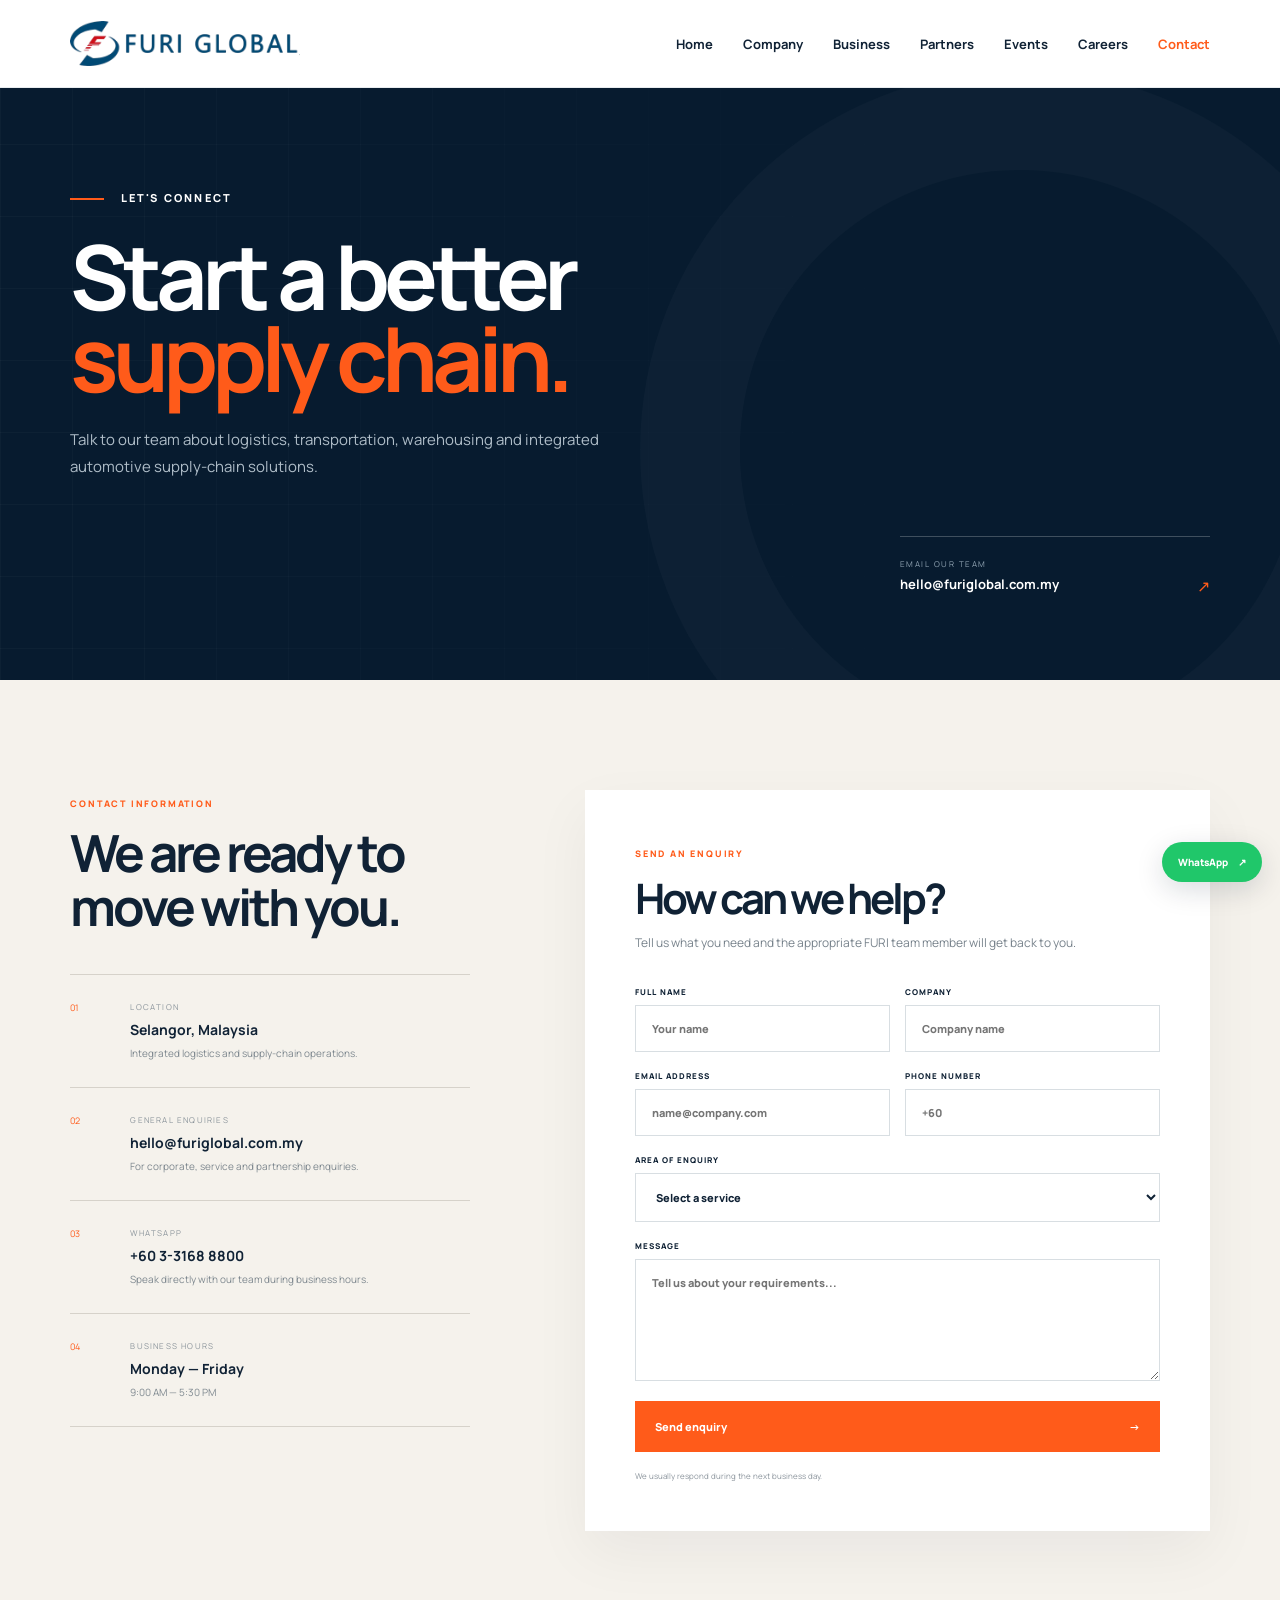
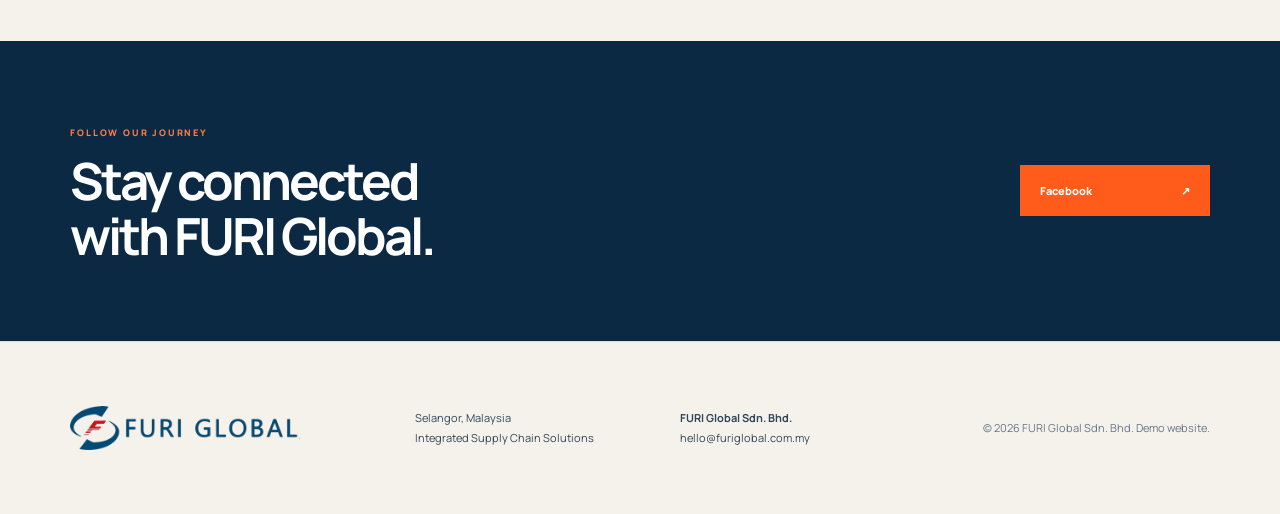
==== contact.html @ 6eb47b46 "Add partner directory and contact experience" ====
<!doctype html>
<html lang="en">
<head>
  <meta charset="utf-8">
  <meta name="viewport" content="width=device-width, initial-scale=1">
  <meta name="description" content="Contact FURI Global for integrated logistics and automotive supply-chain solutions.">
  <title>Contact Us | FURI Global</title>
  <link rel="icon" type="image/png" href="assets/brand/furi-favicon.png?v=2">
  <link rel="preconnect" href="https://fonts.googleapis.com">
  <link rel="preconnect" href="https://fonts.gstatic.com" crossorigin>
  <link href="https://fonts.googleapis.com/css2?family=Manrope:wght@400;500;600;700;800&amp;display=swap" rel="stylesheet">
  <link rel="stylesheet" href="logistics.css">
  <link rel="stylesheet" href="brand.css">
  <link rel="stylesheet" href="contact.css">
</head>
<body class="contact-page">
  <header class="site-header">
    <a class="brand brand-logo" href="index.html#home" aria-label="FURI Global home"><img src="assets/brand/furi-global-logo.png" alt="FURI Global"></a>
    <nav id="main-nav" aria-label="Main navigation">
      <a href="index.html#home">Home</a><a href="index.html#company">Company</a><a href="index.html#business">Business</a><a href="partners.html">Partners</a><a href="index.html#events">Events</a><a href="index.html#careers">Careers</a><a class="active" href="contact.html" aria-current="page">Contact</a>
    </nav>
    <button class="menu-toggle" type="button" aria-label="Open menu" aria-expanded="false">☰</button>
  </header>

  <main>
    <section class="contact-hero">
      <div class="contact-grid" aria-hidden="true"></div>
      <div class="contact-hero-copy"><span class="contact-eyebrow"><i></i> LET'S CONNECT</span><h1>Start a better<br><em>supply chain.</em></h1><p>Talk to our team about logistics, transportation, warehousing and integrated automotive supply-chain solutions.</p></div>
      <a class="hero-email" href="mailto:hello@furiglobal.com.my"><small>EMAIL OUR TEAM</small><strong>hello@furiglobal.com.my</strong><span>↗</span></a>
    </section>

    <section class="contact-main">
      <aside class="contact-details">
        <span class="section-label">CONTACT INFORMATION</span>
        <h2>We are ready to<br>move with you.</h2>
        <div class="detail-list">
          <article><span>01</span><div><small>LOCATION</small><strong>Selangor, Malaysia</strong><p>Integrated logistics and supply-chain operations.</p></div></article>
          <article><span>02</span><div><small>GENERAL ENQUIRIES</small><strong>hello@furiglobal.com.my</strong><p>For corporate, service and partnership enquiries.</p></div></article>
          <article><span>03</span><div><small>WHATSAPP</small><strong>+60 3-3168 8800</strong><p>Speak directly with our team during business hours.</p></div></article>
          <article><span>04</span><div><small>BUSINESS HOURS</small><strong>Monday — Friday</strong><p>9:00 AM — 5:30 PM</p></div></article>
        </div>
      </aside>

      <div class="enquiry-panel">
        <div class="form-heading"><span>SEND AN ENQUIRY</span><h2>How can we help?</h2><p>Tell us what you need and the appropriate FURI team member will get back to you.</p></div>
        <form id="contact-form" action="https://usebasin.com/f/17e001e5c155" method="POST" accept-charset="UTF-8">
          <input type="hidden" name="_subject" value="New enquiry from FURI Global website">
          <div class="contact-form-row"><label>Full name<input name="name" required autocomplete="name" placeholder="Your name"></label><label>Company<input name="company" autocomplete="organization" placeholder="Company name"></label></div>
          <div class="contact-form-row"><label>Email address<input name="email" type="email" required autocomplete="email" placeholder="name@company.com"></label><label>Phone number<input name="phone" type="tel" autocomplete="tel" placeholder="+60"></label></div>
          <label>Area of enquiry<select name="service" required><option value="">Select a service</option><option>Production Logistics</option><option>Packaging Logistics</option><option>Transportation</option><option>International Logistics</option><option>Supply Chain Integration</option><option>Partnership Opportunity</option><option>General Enquiry</option></select></label>
          <label>Message<textarea name="message" required rows="6" placeholder="Tell us about your requirements..."></textarea></label>
          <button type="submit"><span>Send enquiry</span><b>→</b></button>
          <p class="form-status" id="contact-status" role="status" aria-live="polite">We usually respond during the next business day.</p>
        </form>
      </div>
    </section>

    <section class="contact-bottom"><div><span>FOLLOW OUR JOURNEY</span><h2>Stay connected<br>with FURI Global.</h2></div><a href="https://www.facebook.com/profile.php?id=61592820811470" target="_blank" rel="noopener noreferrer">Facebook <span>↗</span></a></section>
  </main>

  <footer><a class="brand brand-logo footer-brand" href="index.html#home"><img src="assets/brand/furi-global-logo.png" alt="FURI Global"></a><p>Selangor, Malaysia<br>Integrated Supply Chain Solutions</p><p><b>FURI Global Sdn. Bhd.</b><br>hello@furiglobal.com.my</p><span>© 2026 FURI Global Sdn. Bhd. Demo website.</span></footer>

  <dialog class="contact-success" id="contact-success" aria-labelledby="contact-success-title"><button type="button" class="contact-success-close" aria-label="Close">×</button><div class="success-mark">✓</div><small>MESSAGE RECEIVED</small><h2 id="contact-success-title">Thank you for<br>contacting FURI.</h2><p>Your enquiry has been submitted successfully. Our team will get back to you as soon as possible.</p><button type="button" class="contact-success-done">Done</button></dialog>
  <a class="contact-whatsapp" href="https://wa.me/60331688800" target="_blank" rel="noopener noreferrer" aria-label="Contact FURI Global on WhatsApp">WhatsApp <span>↗</span></a>
  <button class="back-top" type="button" aria-label="Back to top">↑</button>
  <script src="contact.js"></script>
</body>
</html>
---- logistics.css ----
:root{--navy:#071b2f;--orange:#ff5b1a;--cream:#f5f2ec;--ink:#102235;--muted:#697582;--line:#dfe3e6}*{box-sizing:border-box}html{scroll-behavior:smooth}body{margin:0;font-family:Manrope,Arial,sans-serif;color:var(--ink);background:#fff}a{text-decoration:none;color:inherit}.site-header{height:88px;padding:0 5.5vw;display:flex;align-items:center;gap:42px;position:absolute;z-index:10;width:100%;color:#fff;border-bottom:1px solid #ffffff26}.brand{display:flex;align-items:center;gap:11px;margin-right:auto}nav{display:flex;gap:30px;font-size:13px;font-weight:700}nav a:hover{color:var(--orange)}.btn{font-weight:800;font-size:13px}.menu-toggle{display:none;background:none;border:0;color:#fff;font-size:26px}.hero{min-height:810px;background:var(--navy);color:white;position:relative;overflow:hidden;padding:175px 5.5vw 155px}.hero-grid{position:absolute;inset:0;background-image:linear-gradient(#ffffff06 1px,transparent 1px),linear-gradient(90deg,#ffffff06 1px,transparent 1px);background-size:70px 70px;mask-image:linear-gradient(to right,#000,transparent 65%)}.hero:after{content:"";position:absolute;width:600px;height:600px;border:110px solid #ffffff06;border-radius:50%;right:-180px;top:80px}.hero-content{position:relative;z-index:2;max-width:750px}.eyebrow,.kicker{font-size:11px;letter-spacing:2.2px;font-weight:800;color:var(--orange)}.eyebrow{color:#fff}.eyebrow span{display:inline-block;width:34px;height:2px;background:var(--orange);vertical-align:middle;margin-right:12px}.hero h1{font-size:clamp(54px,6vw,88px);line-height:.99;letter-spacing:-5px;margin:25px 0 25px;max-width:800px}.hero h1 em,.section h2 em,.about h2 em{font-style:normal;color:var(--orange)}.hero-content>p{max-width:535px;color:#b7c1ca;font-size:16px;line-height:1.7}.hero-actions{display:flex;align-items:center;gap:30px;margin-top:36px}.btn{padding:17px 23px}.btn-primary{background:var(--orange)}.btn span{margin-left:24px}.play-link{display:flex;align-items:center;gap:12px;font-size:13px}.play{display:grid;place-items:center;border:1px solid #ffffff55;width:48px;height:48px;border-radius:50%;font-size:11px}.hero-visual{position:absolute;right:0;top:88px;width:46%;height:600px;background:linear-gradient(90deg,var(--navy) 0%,transparent 44%),linear-gradient(0deg,var(--navy) 0%,transparent 45%),url('https://images.unsplash.com/photo-1586528116311-ad8dd3c8310d?auto=format&fit=crop&w=1600&q=85') center/cover;filter:saturate(.75);z-index:1}.route{position:absolute;border:1px dashed #ff7138aa;border-radius:50%;width:330px;height:160px;right:60px;top:190px;transform:rotate(-14deg)}.route:after{content:"";position:absolute;width:10px;height:10px;background:var(--orange);border-radius:50%;box-shadow:0 0 0 7px #ff5b1a33;right:24px;top:25px}.route-two{width:200px;height:320px;right:220px;top:120px;transform:rotate(32deg)}.stats{position:absolute;z-index:3;bottom:0;left:0;width:100%;height:118px;background:#fff;color:var(--ink);padding:0 5.5vw;display:grid;grid-template-columns:repeat(4,1fr);align-items:center}.stats div{display:flex;align-items:center;gap:14px;border-right:1px solid var(--line);padding-left:32px}.stats div:first-child{padding-left:0}.stats div:last-child{border:0}.stats strong{font-size:34px}.stats span{font-size:10px;text-transform:uppercase;letter-spacing:1px;color:#78818a;max-width:110px}.trust-strip{padding:24px 5.5vw;background:var(--cream);display:flex;justify-content:space-between;align-items:center;color:#98a0a6}.trust-strip span{font-size:10px;text-transform:uppercase;letter-spacing:1px}.trust-strip b{font-size:16px;letter-spacing:1px}.section{padding:110px 5.5vw}.section-heading{display:grid;grid-template-columns:1.25fr .75fr;align-items:end;gap:70px;margin-bottom:55px}.section h2,.about h2{font-size:clamp(38px,4vw,58px);line-height:1.08;letter-spacing:-3px;margin:13px 0}.section-heading>p,.about-copy>p{color:var(--muted);font-size:14px;line-height:1.8}.service-grid{display:grid;grid-template-columns:repeat(4,1fr);border:1px solid var(--line)}.service-card{padding:35px 28px 32px;min-height:350px;border-right:1px solid var(--line);position:relative;transition:.25s}.service-card:last-child{border:0}.service-card:hover,.service-card.featured{background:var(--navy);color:#fff;transform:translateY(-8px);box-shadow:0 20px 40px #071b2f20}.service-no{font-size:10px;color:#97a1a8}.service-icon{font-size:32px;color:var(--orange);height:80px;display:flex;align-items:center}.service-card h3{font-size:18px}.service-card p{font-size:12px;line-height:1.8;color:#79838c;min-height:87px}.service-card.featured p,.service-card:hover p{color:#aab8c4}.service-card a{font-size:11px;font-weight:800;text-transform:uppercase;letter-spacing:.5px}.service-card a span{float:right;color:var(--orange);font-size:18px}.about{display:grid;grid-template-columns:1fr 1fr;gap:9vw;align-items:center}.about-art{height:530px;background:var(--cream);position:relative;overflow:hidden;display:grid;place-items:center}.big-word{font-size:210px;font-weight:800;color:#e3dfd6;letter-spacing:-20px}.about-art:before,.about-art:after{content:"";position:absolute;border:1px solid #c8c4ba;border-radius:50%;width:430px;height:430px}.about-art:after{width:290px;height:290px}.map-dot{position:absolute;width:11px;height:11px;background:var(--orange);border-radius:50%;box-shadow:0 0 0 8px #ff5b1a26;z-index:2}.d1{top:31%;left:34%}.d2{top:56%;right:31%}.d3{bottom:23%;left:45%}.badge{position:absolute;background:var(--orange);color:#fff;width:125px;height:125px;right:25px;bottom:25px;padding:24px}.badge strong{display:block;font-size:38px;line-height:1}.badge small{font-size:9px;text-transform:uppercase;letter-spacing:1px}.about-copy ul{list-style:none;padding:0;margin-top:30px}.about-copy li{display:flex;gap:16px;margin:20px 0}.about-copy li>span{width:29px;height:29px;background:#fff0e9;color:var(--orange);border-radius:50%;display:grid;place-items:center;font-weight:800}.about-copy li div{display:flex;flex-direction:column}.about-copy li b{font-size:14px}.about-copy li small{color:#7b8690;margin-top:5px}footer{background:#061625;color:#b6c0c8;padding:55px 5.5vw;display:grid;grid-template-columns:1.3fr 1fr 1fr 1fr;align-items:center;font-size:11px;line-height:1.8}.footer-brand{color:#fff}.footer-brand+ p{margin:0}footer>span{text-align:right;color:#73808b}@media(max-width:900px){.site-header{height:72px}.site-header nav{display:none}.menu-toggle{display:block}.site-header.open nav{display:flex;position:absolute;top:72px;left:0;right:0;background:var(--navy);padding:25px;flex-direction:column}.hero{padding-top:135px;min-height:900px}.hero h1{font-size:54px;letter-spacing:-3px}.hero-visual{top:auto;bottom:118px;width:100%;height:360px;opacity:.55}.hero-content{z-index:3}.stats{grid-template-columns:1fr 1fr;height:150px}.stats div:nth-child(2){border:0}.trust-strip b:nth-of-type(n+4){display:none}.service-grid{grid-template-columns:1fr 1fr}.about{grid-template-columns:1fr}.section-heading{grid-template-columns:1fr;gap:10px}footer{grid-template-columns:1fr 1fr;gap:25px}}@media(max-width:560px){.hero{min-height:900px;padding-left:24px;padding-right:24px}.hero h1{font-size:43px}.hero-actions{align-items:flex-start}.stats{padding:15px 20px}.stats strong{font-size:25px}.stats div{padding-left:10px}.trust-strip{gap:20px}.trust-strip b:nth-of-type(n+3){display:none}.section{padding:75px 24px}.service-grid{grid-template-columns:1fr}.service-card{border-right:0;border-bottom:1px solid var(--line)}.about-art{height:390px}.big-word{font-size:150px}footer{grid-template-columns:1fr;padding:45px 24px}footer>span{text-align:left}}
---- brand.css ----
.page-loader{background:#fff}.loader-brand{display:flex;align-items:center;background:transparent;padding:0}.loader-brand img{width:min(420px,72vw);height:auto;filter:drop-shadow(0 10px 30px #00305718)}.loader-line{background:#00305718}.site-header,.site-header.scrolled{background:#fff;color:var(--ink);border-bottom:1px solid #0b365518}.site-header.scrolled{box-shadow:0 8px 30px #00000012}.site-header .menu-toggle{color:var(--navy)}.brand-logo{background:transparent;padding:0;border-radius:0}.brand-logo img{display:block;width:230px;height:auto}.footer-brand{width:max-content}.footer-brand img{width:230px}footer{background:#f5f2ec;color:#334657;border-top:1px solid #d9dee1}footer>span{color:#687784}@media(max-width:900px){.brand-logo img{width:185px}}@media(max-width:560px){.brand-logo{padding:0}.brand-logo img{width:155px}.footer-brand img{width:190px}}
---- contact.css ----
.contact-page{background:#f5f2ec}.contact-page .site-header{position:absolute}.contact-page nav a.active{color:#ff5b1a}.contact-hero{min-height:680px;padding:185px 5.5vw 105px;position:relative;overflow:hidden;background:#071b2f;color:#fff}.contact-grid{position:absolute;inset:0;background-image:linear-gradient(#ffffff07 1px,transparent 1px),linear-gradient(90deg,#ffffff07 1px,transparent 1px);background-size:72px 72px;mask-image:linear-gradient(to right,#000,transparent 78%)}.contact-hero:after{content:"";position:absolute;width:560px;height:560px;right:-120px;top:70px;border:100px solid #ffffff06;border-radius:50%}.contact-hero-copy{position:relative;z-index:2;max-width:830px}.contact-eyebrow{font-size:11px;font-weight:800;letter-spacing:2.2px}.contact-eyebrow i{display:inline-block;width:34px;height:2px;margin-right:12px;vertical-align:middle;background:#ff5b1a}.contact-hero h1{margin:28px 0 26px;font-size:clamp(62px,7vw,102px);line-height:.92;letter-spacing:-6px}.contact-hero h1 em{color:#ff5b1a;font-style:normal}.contact-hero-copy p{max-width:580px;color:#afbdc8;font-size:15px;line-height:1.8}.hero-email{position:absolute;z-index:2;right:5.5vw;bottom:62px;width:310px;padding:21px 0;display:grid;grid-template-columns:1fr auto;gap:6px;border-top:1px solid #ffffff3a}.hero-email small{grid-column:1/-1;color:#91a4b3;font-size:8px;letter-spacing:1.5px}.hero-email strong{font-size:13px}.hero-email>span{color:#ff5b1a}.contact-main{padding:110px 5.5vw;display:grid;grid-template-columns:.78fr 1.22fr;gap:9vw}.section-label,.form-heading>span{color:#ff5b1a;font-size:9px;font-weight:800;letter-spacing:1.8px}.contact-details>h2,.form-heading h2{margin:14px 0 40px;color:#102235;font-size:clamp(38px,4vw,57px);line-height:1.05;letter-spacing:-3px}.detail-list{border-top:1px solid #d6d2ca}.detail-list article{padding:26px 0;display:grid;grid-template-columns:42px 1fr;gap:18px;border-bottom:1px solid #d6d2ca}.detail-list article>span{color:#ff5b1a;font-size:9px}.detail-list div{display:flex;flex-direction:column}.detail-list small{color:#8c959c;font-size:8px;letter-spacing:1.2px}.detail-list strong{margin-top:8px;color:#102235;font-size:14px}.detail-list p{margin:6px 0 0;color:#7e888f;font-size:10px;line-height:1.6}.enquiry-panel{padding:50px;background:#fff;box-shadow:0 22px 55px #071b2f0d}.form-heading h2{margin-bottom:12px;font-size:42px}.form-heading p{max-width:560px;margin:0 0 32px;color:#78838c;font-size:12px;line-height:1.8}#contact-form{display:flex;flex-direction:column;gap:18px}.contact-form-row{display:grid;grid-template-columns:1fr 1fr;gap:15px}#contact-form label{color:#102235;font-size:8px;font-weight:800;letter-spacing:1px;text-transform:uppercase}#contact-form input,#contact-form select,#contact-form textarea{width:100%;margin-top:8px;padding:15px 16px;border:1px solid #d8dee2;outline:0;background:#fff;color:#102235;font:inherit;font-size:11px;resize:vertical}#contact-form input:focus,#contact-form select:focus,#contact-form textarea:focus{border-color:#ff5b1a;box-shadow:0 0 0 3px #ff5b1a10}#contact-form button{padding:18px 20px;display:flex;justify-content:space-between;border:0;background:#ff5b1a;color:#fff;font:inherit;font-size:11px;font-weight:800;cursor:pointer}#contact-form button:disabled{opacity:.65;cursor:wait}.form-status{margin:0;color:#8c959d;font-size:8px}.form-status.error{color:#c73e24}.contact-bottom{padding:78px 5.5vw;display:flex;justify-content:space-between;align-items:center;gap:40px;background:#0c2944;color:#fff}.contact-bottom>div>span{color:#ff7b48;font-size:9px;font-weight:800;letter-spacing:1.8px}.contact-bottom h2{margin:12px 0 0;font-size:clamp(34px,4vw,53px);line-height:1.08;letter-spacing:-3px}.contact-bottom>a{min-width:190px;padding:18px 20px;display:flex;justify-content:space-between;background:#ff5b1a;font-size:11px;font-weight:800}.contact-success{width:min(520px,calc(100% - 32px));padding:48px;border:0;color:#102235;text-align:center;box-shadow:0 35px 100px #071b2f55}.contact-success::backdrop{background:#071b2fbd;backdrop-filter:blur(5px)}.contact-success-close{position:absolute;right:18px;top:15px;border:0;background:none;font-size:26px;cursor:pointer}.success-mark{width:62px;height:62px;margin:0 auto 20px;display:grid;place-items:center;border-radius:50%;background:#e9f8ef;color:#1aa75b;font-size:27px}.contact-success>small{color:#ff5b1a;font-size:8px;font-weight:800;letter-spacing:1.6px}.contact-success h2{margin:13px 0;font-size:36px;line-height:1.1;letter-spacing:-2px}.contact-success p{color:#74808a;font-size:11px;line-height:1.8}.contact-success-done{margin-top:14px;padding:14px 38px;border:0;background:#071b2f;color:#fff;font:inherit;font-size:10px;font-weight:800;cursor:pointer}.contact-whatsapp{position:fixed;z-index:8;right:18px;bottom:18px;padding:13px 16px;border-radius:30px;background:#20c76a;color:#fff;font-size:10px;font-weight:800;box-shadow:0 8px 28px #071b2f26}.contact-whatsapp span{margin-left:8px}.contact-page .back-top{position:fixed;right:0;bottom:0;width:38px;height:38px;border:0;background:#0c2b47;color:#fff;opacity:0;pointer-events:none}.contact-page .back-top.visible{opacity:1;pointer-events:auto}@media(max-width:900px){.contact-main{grid-template-columns:1fr}.contact-hero{min-height:650px;padding-top:150px}.contact-hero h1{font-size:68px}.hero-email{left:24px;right:auto}.contact-main{padding:80px 24px}.contact-bottom{padding:65px 24px}}@media(max-width:560px){.contact-hero{padding-left:24px;padding-right:24px}.contact-hero h1{font-size:50px;letter-spacing:-4px}.hero-email{width:calc(100% - 48px)}.enquiry-panel{padding:30px 22px}.contact-form-row{grid-template-columns:1fr}.contact-bottom{align-items:stretch;flex-direction:column}.contact-bottom>a{max-width:220px}.contact-success{padding:42px 25px}}
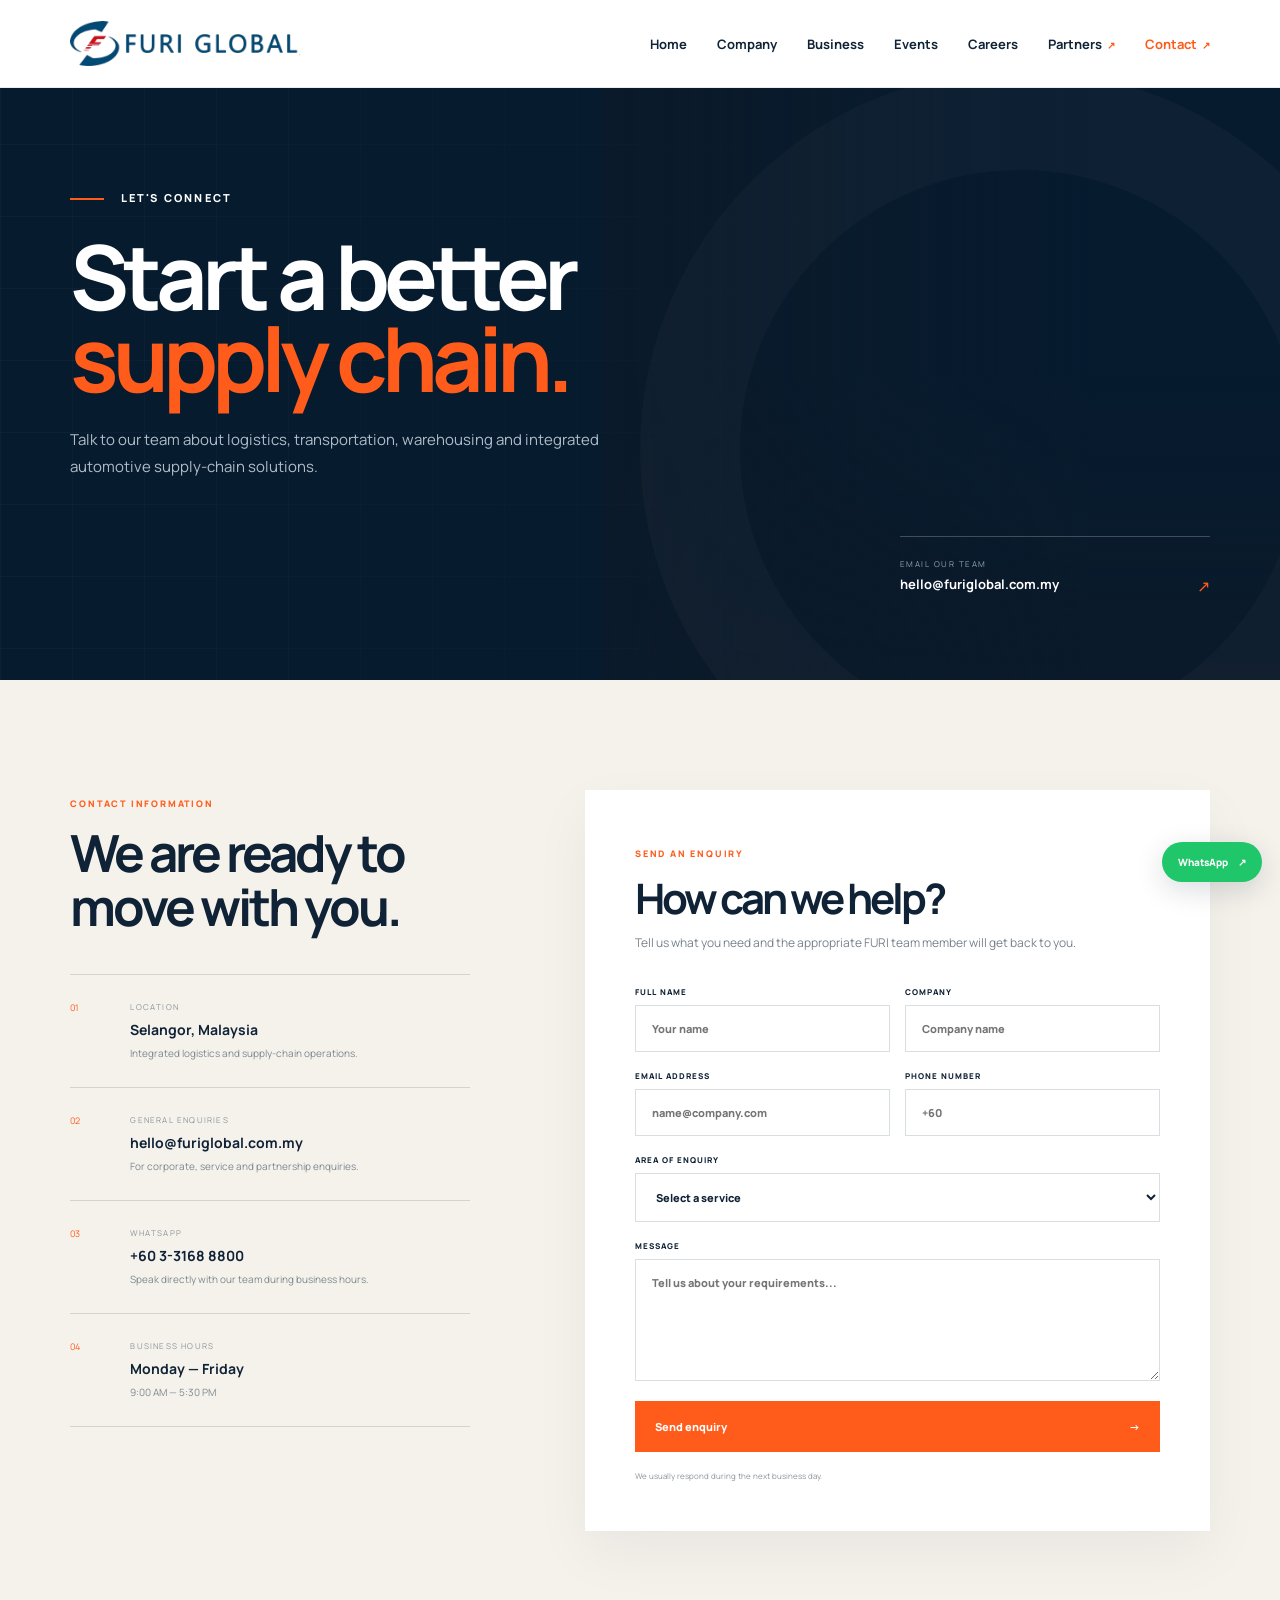
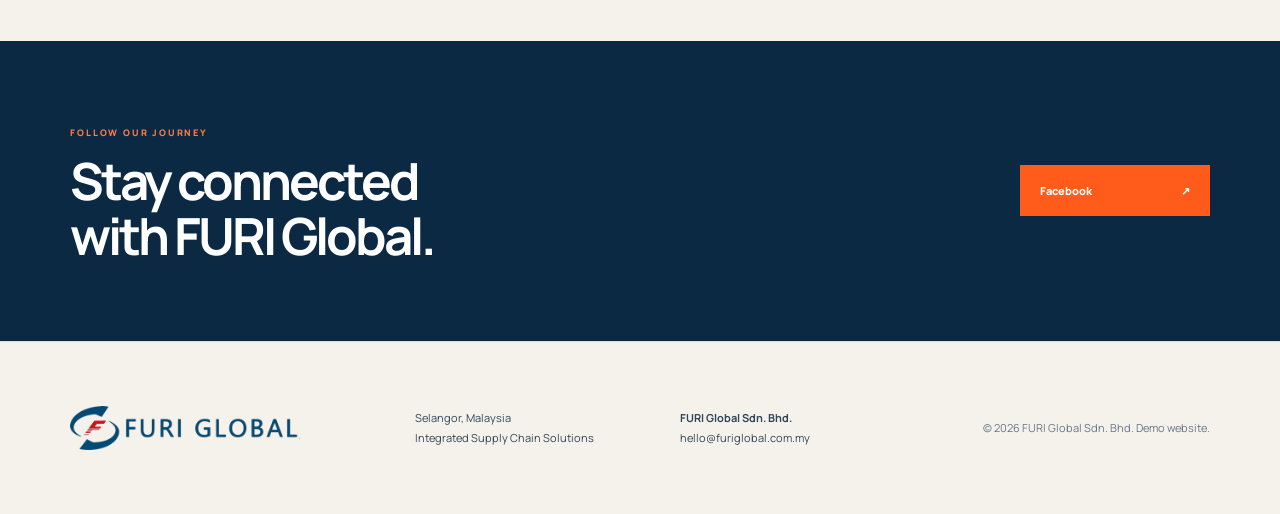
==== commit cf365a9f: "Add company content, event galleries and warehouse map" ====
--- a/contact.html
+++ b/contact.html
@@ -11,13 +11,13 @@
   <link href="https://fonts.googleapis.com/css2?family=Manrope:wght@400;500;600;700;800&amp;display=swap" rel="stylesheet">
   <link rel="stylesheet" href="logistics.css">
   <link rel="stylesheet" href="brand.css">
-  <link rel="stylesheet" href="contact.css">
+  <link rel="stylesheet" href="contact.css?v=2">
 </head>
 <body class="contact-page">
   <header class="site-header">
-    <a class="brand brand-logo" href="index.html#home" aria-label="FURI Global home"><img src="assets/brand/furi-global-logo.png" alt="FURI Global"></a>
+    <a class="brand brand-logo" href="index.html" aria-label="FURI Global home"><img src="assets/brand/furi-global-logo.png" alt="FURI Global"></a>
     <nav id="main-nav" aria-label="Main navigation">
-      <a href="index.html#home">Home</a><a href="index.html#company">Company</a><a href="index.html#business">Business</a><a href="partners.html">Partners</a><a href="index.html#events">Events</a><a href="index.html#careers">Careers</a><a class="active" href="contact.html" aria-current="page">Contact</a>
+      <a href="index.html#home">Home</a><a href="index.html#company">Company</a><a href="index.html#business">Business</a><a href="index.html#events">Events</a><a href="index.html#careers">Careers</a><a class="page-link" href="partners.html">Partners</a><a class="active page-link" href="contact.html" aria-current="page">Contact</a>
     </nav>
     <button class="menu-toggle" type="button" aria-label="Open menu" aria-expanded="false">☰</button>
   </header>
@@ -25,6 +25,7 @@
   <main>
     <section class="contact-hero">
       <div class="contact-grid" aria-hidden="true"></div>
+      <div class="contact-hero-visual" role="img" aria-label="Modern collaborative office for customer and logistics enquiries"></div>
       <div class="contact-hero-copy"><span class="contact-eyebrow"><i></i> LET'S CONNECT</span><h1>Start a better<br><em>supply chain.</em></h1><p>Talk to our team about logistics, transportation, warehousing and integrated automotive supply-chain solutions.</p></div>
       <a class="hero-email" href="mailto:hello@furiglobal.com.my"><small>EMAIL OUR TEAM</small><strong>hello@furiglobal.com.my</strong><span>↗</span></a>
     </section>
@@ -58,7 +59,7 @@
     <section class="contact-bottom"><div><span>FOLLOW OUR JOURNEY</span><h2>Stay connected<br>with FURI Global.</h2></div><a href="https://www.facebook.com/profile.php?id=61592820811470" target="_blank" rel="noopener noreferrer">Facebook <span>↗</span></a></section>
   </main>
 
-  <footer><a class="brand brand-logo footer-brand" href="index.html#home"><img src="assets/brand/furi-global-logo.png" alt="FURI Global"></a><p>Selangor, Malaysia<br>Integrated Supply Chain Solutions</p><p><b>FURI Global Sdn. Bhd.</b><br>hello@furiglobal.com.my</p><span>© 2026 FURI Global Sdn. Bhd. Demo website.</span></footer>
+  <footer><a class="brand brand-logo footer-brand" href="index.html"><img src="assets/brand/furi-global-logo.png" alt="FURI Global"></a><p>Selangor, Malaysia<br>Integrated Supply Chain Solutions</p><p><b>FURI Global Sdn. Bhd.</b><br>hello@furiglobal.com.my</p><span>© 2026 FURI Global Sdn. Bhd. Demo website.</span></footer>
 
   <dialog class="contact-success" id="contact-success" aria-labelledby="contact-success-title"><button type="button" class="contact-success-close" aria-label="Close">×</button><div class="success-mark">✓</div><small>MESSAGE RECEIVED</small><h2 id="contact-success-title">Thank you for<br>contacting FURI.</h2><p>Your enquiry has been submitted successfully. Our team will get back to you as soon as possible.</p><button type="button" class="contact-success-done">Done</button></dialog>
   <a class="contact-whatsapp" href="https://wa.me/60331688800" target="_blank" rel="noopener noreferrer" aria-label="Contact FURI Global on WhatsApp">WhatsApp <span>↗</span></a>
--- a/brand.css
+++ b/brand.css
@@ -1 +1,3 @@
 .page-loader{background:#fff}.loader-brand{display:flex;align-items:center;background:transparent;padding:0}.loader-brand img{width:min(420px,72vw);height:auto;filter:drop-shadow(0 10px 30px #00305718)}.loader-line{background:#00305718}.site-header,.site-header.scrolled{background:#fff;color:var(--ink);border-bottom:1px solid #0b365518}.site-header.scrolled{box-shadow:0 8px 30px #00000012}.site-header .menu-toggle{color:var(--navy)}.brand-logo{background:transparent;padding:0;border-radius:0}.brand-logo img{display:block;width:230px;height:auto}.footer-brand{width:max-content}.footer-brand img{width:230px}footer{background:#f5f2ec;color:#334657;border-top:1px solid #d9dee1}footer>span{color:#687784}@media(max-width:900px){.brand-logo img{width:185px}}@media(max-width:560px){.brand-logo{padding:0}.brand-logo img{width:155px}.footer-brand img{width:190px}}
+
+.site-header nav .page-link::after{content:"↗";display:inline-block;margin-left:5px;color:var(--orange);font-size:10px;transition:transform .2s ease}.site-header nav .page-link:hover::after{transform:translate(2px,-2px)}
--- a/contact.css
+++ b/contact.css
@@ -1 +1,2 @@
 .contact-page{background:#f5f2ec}.contact-page .site-header{position:absolute}.contact-page nav a.active{color:#ff5b1a}.contact-hero{min-height:680px;padding:185px 5.5vw 105px;position:relative;overflow:hidden;background:#071b2f;color:#fff}.contact-grid{position:absolute;inset:0;background-image:linear-gradient(#ffffff07 1px,transparent 1px),linear-gradient(90deg,#ffffff07 1px,transparent 1px);background-size:72px 72px;mask-image:linear-gradient(to right,#000,transparent 78%)}.contact-hero:after{content:"";position:absolute;width:560px;height:560px;right:-120px;top:70px;border:100px solid #ffffff06;border-radius:50%}.contact-hero-copy{position:relative;z-index:2;max-width:830px}.contact-eyebrow{font-size:11px;font-weight:800;letter-spacing:2.2px}.contact-eyebrow i{display:inline-block;width:34px;height:2px;margin-right:12px;vertical-align:middle;background:#ff5b1a}.contact-hero h1{margin:28px 0 26px;font-size:clamp(62px,7vw,102px);line-height:.92;letter-spacing:-6px}.contact-hero h1 em{color:#ff5b1a;font-style:normal}.contact-hero-copy p{max-width:580px;color:#afbdc8;font-size:15px;line-height:1.8}.hero-email{position:absolute;z-index:2;right:5.5vw;bottom:62px;width:310px;padding:21px 0;display:grid;grid-template-columns:1fr auto;gap:6px;border-top:1px solid #ffffff3a}.hero-email small{grid-column:1/-1;color:#91a4b3;font-size:8px;letter-spacing:1.5px}.hero-email strong{font-size:13px}.hero-email>span{color:#ff5b1a}.contact-main{padding:110px 5.5vw;display:grid;grid-template-columns:.78fr 1.22fr;gap:9vw}.section-label,.form-heading>span{color:#ff5b1a;font-size:9px;font-weight:800;letter-spacing:1.8px}.contact-details>h2,.form-heading h2{margin:14px 0 40px;color:#102235;font-size:clamp(38px,4vw,57px);line-height:1.05;letter-spacing:-3px}.detail-list{border-top:1px solid #d6d2ca}.detail-list article{padding:26px 0;display:grid;grid-template-columns:42px 1fr;gap:18px;border-bottom:1px solid #d6d2ca}.detail-list article>span{color:#ff5b1a;font-size:9px}.detail-list div{display:flex;flex-direction:column}.detail-list small{color:#8c959c;font-size:8px;letter-spacing:1.2px}.detail-list strong{margin-top:8px;color:#102235;font-size:14px}.detail-list p{margin:6px 0 0;color:#7e888f;font-size:10px;line-height:1.6}.enquiry-panel{padding:50px;background:#fff;box-shadow:0 22px 55px #071b2f0d}.form-heading h2{margin-bottom:12px;font-size:42px}.form-heading p{max-width:560px;margin:0 0 32px;color:#78838c;font-size:12px;line-height:1.8}#contact-form{display:flex;flex-direction:column;gap:18px}.contact-form-row{display:grid;grid-template-columns:1fr 1fr;gap:15px}#contact-form label{color:#102235;font-size:8px;font-weight:800;letter-spacing:1px;text-transform:uppercase}#contact-form input,#contact-form select,#contact-form textarea{width:100%;margin-top:8px;padding:15px 16px;border:1px solid #d8dee2;outline:0;background:#fff;color:#102235;font:inherit;font-size:11px;resize:vertical}#contact-form input:focus,#contact-form select:focus,#contact-form textarea:focus{border-color:#ff5b1a;box-shadow:0 0 0 3px #ff5b1a10}#contact-form button{padding:18px 20px;display:flex;justify-content:space-between;border:0;background:#ff5b1a;color:#fff;font:inherit;font-size:11px;font-weight:800;cursor:pointer}#contact-form button:disabled{opacity:.65;cursor:wait}.form-status{margin:0;color:#8c959d;font-size:8px}.form-status.error{color:#c73e24}.contact-bottom{padding:78px 5.5vw;display:flex;justify-content:space-between;align-items:center;gap:40px;background:#0c2944;color:#fff}.contact-bottom>div>span{color:#ff7b48;font-size:9px;font-weight:800;letter-spacing:1.8px}.contact-bottom h2{margin:12px 0 0;font-size:clamp(34px,4vw,53px);line-height:1.08;letter-spacing:-3px}.contact-bottom>a{min-width:190px;padding:18px 20px;display:flex;justify-content:space-between;background:#ff5b1a;font-size:11px;font-weight:800}.contact-success{width:min(520px,calc(100% - 32px));padding:48px;border:0;color:#102235;text-align:center;box-shadow:0 35px 100px #071b2f55}.contact-success::backdrop{background:#071b2fbd;backdrop-filter:blur(5px)}.contact-success-close{position:absolute;right:18px;top:15px;border:0;background:none;font-size:26px;cursor:pointer}.success-mark{width:62px;height:62px;margin:0 auto 20px;display:grid;place-items:center;border-radius:50%;background:#e9f8ef;color:#1aa75b;font-size:27px}.contact-success>small{color:#ff5b1a;font-size:8px;font-weight:800;letter-spacing:1.6px}.contact-success h2{margin:13px 0;font-size:36px;line-height:1.1;letter-spacing:-2px}.contact-success p{color:#74808a;font-size:11px;line-height:1.8}.contact-success-done{margin-top:14px;padding:14px 38px;border:0;background:#071b2f;color:#fff;font:inherit;font-size:10px;font-weight:800;cursor:pointer}.contact-whatsapp{position:fixed;z-index:8;right:18px;bottom:18px;padding:13px 16px;border-radius:30px;background:#20c76a;color:#fff;font-size:10px;font-weight:800;box-shadow:0 8px 28px #071b2f26}.contact-whatsapp span{margin-left:8px}.contact-page .back-top{position:fixed;right:0;bottom:0;width:38px;height:38px;border:0;background:#0c2b47;color:#fff;opacity:0;pointer-events:none}.contact-page .back-top.visible{opacity:1;pointer-events:auto}@media(max-width:900px){.contact-main{grid-template-columns:1fr}.contact-hero{min-height:650px;padding-top:150px}.contact-hero h1{font-size:68px}.hero-email{left:24px;right:auto}.contact-main{padding:80px 24px}.contact-bottom{padding:65px 24px}}@media(max-width:560px){.contact-hero{padding-left:24px;padding-right:24px}.contact-hero h1{font-size:50px;letter-spacing:-4px}.hero-email{width:calc(100% - 48px)}.enquiry-panel{padding:30px 22px}.contact-form-row{grid-template-columns:1fr}.contact-bottom{align-items:stretch;flex-direction:column}.contact-bottom>a{max-width:220px}.contact-success{padding:42px 25px}}
+.contact-hero-visual{position:absolute;inset:0 0 0 auto;width:53%;background:linear-gradient(90deg,#071b2f 0%,#071b2faa 26%,transparent 72%),linear-gradient(0deg,#071b2f 0%,transparent 45%),url('https://images.unsplash.com/photo-1497366754035-f200968a6e72?auto=format&fit=crop&w=1600&q=85') center/cover no-repeat;filter:saturate(.72);opacity:.8}.contact-grid{z-index:1}.contact-hero:after{z-index:1}@media(max-width:900px){.contact-hero-visual{width:72%;opacity:.55}}@media(max-width:560px){.contact-hero-visual{width:100%;opacity:.36;background-position:62% center}}
